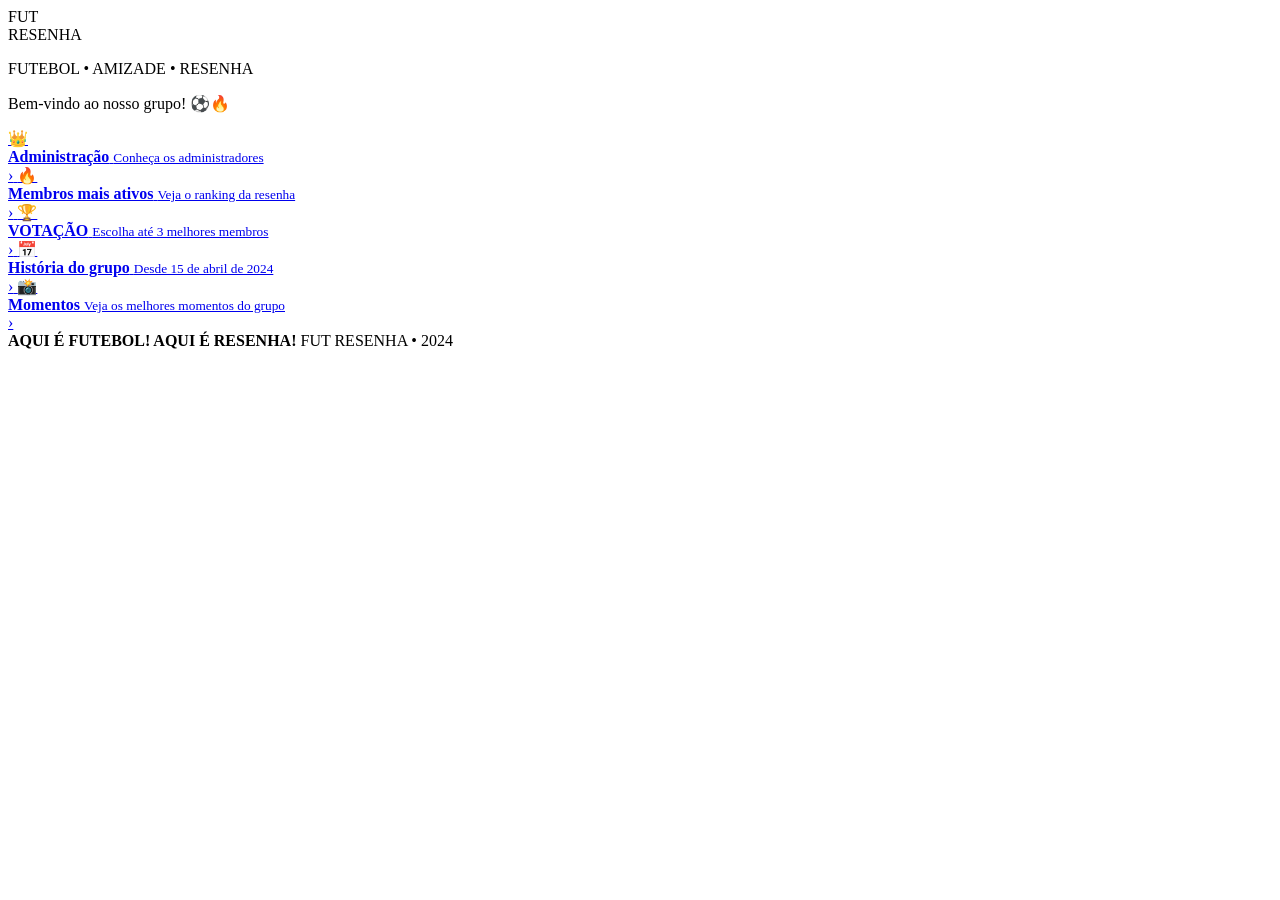
==== index.html @ e92a6cb1 "Fix missing newline at end of index.html Add a newline at the end of the HTML file." ====
<!DOCTYPE html><html lang="pt-BR">
<head>
  <meta charset="UTF-8">
  <meta name="viewport" content="width=device-width, initial-scale=1.0">
  <title>FUT RESENHA</title>
  <link rel="stylesheet" href="style.css">
</head><body>  <div class="fut-page"><header class="hero">
  <div class="logo-area">
    <div class="logo-placeholder">
      FUT<br>RESENHA
    </div>
  </div>

  <p class="subtitle">FUTEBOL • AMIZADE • RESENHA</p>
  <p class="welcome">Bem-vindo ao nosso grupo! ⚽🔥</p>
</header>

<main class="menu">

  <a class="menu-card admin" href="administracao.html">
    <span class="icon">👑</span>
    <div>
      <strong>Administração</strong>
      <small>Conheça os administradores</small>
    </div>
    <span class="arrow">›</span>
  </a>

  <a class="menu-card active" href="ativos.html">
    <span class="icon">🔥</span>
    <div>
      <strong>Membros mais ativos</strong>
      <small>Veja o ranking da resenha</small>
    </div>
    <span class="arrow">›</span>
  </a>

  <a class="menu-card voting" href="votacao.html">
    <span class="icon">🏆</span>
    <div>
      <strong>VOTAÇÃO</strong>
      <small>Escolha até 3 melhores membros</small>
    </div>
    <span class="arrow">›</span>
  </a>

  <a class="menu-card history" href="historia.html">
    <span class="icon">📅</span>
    <div>
      <strong>História do grupo</strong>
      <small>Desde 15 de abril de 2024</small>
    </div>
    <span class="arrow">›</span>
  </a>

  <a class="menu-card moments" href="momentos.html">
    <span class="icon">📸</span>
    <div>
      <strong>Momentos</strong>
      <small>Veja os melhores momentos do grupo</small>
    </div>
    <span class="arrow">›</span>
  </a>

</main>

<footer>
  <strong>AQUI É FUTEBOL! AQUI É RESENHA!</strong>
  <span>FUT RESENHA • 2024</span>
</footer>

  </div></body>
</html>
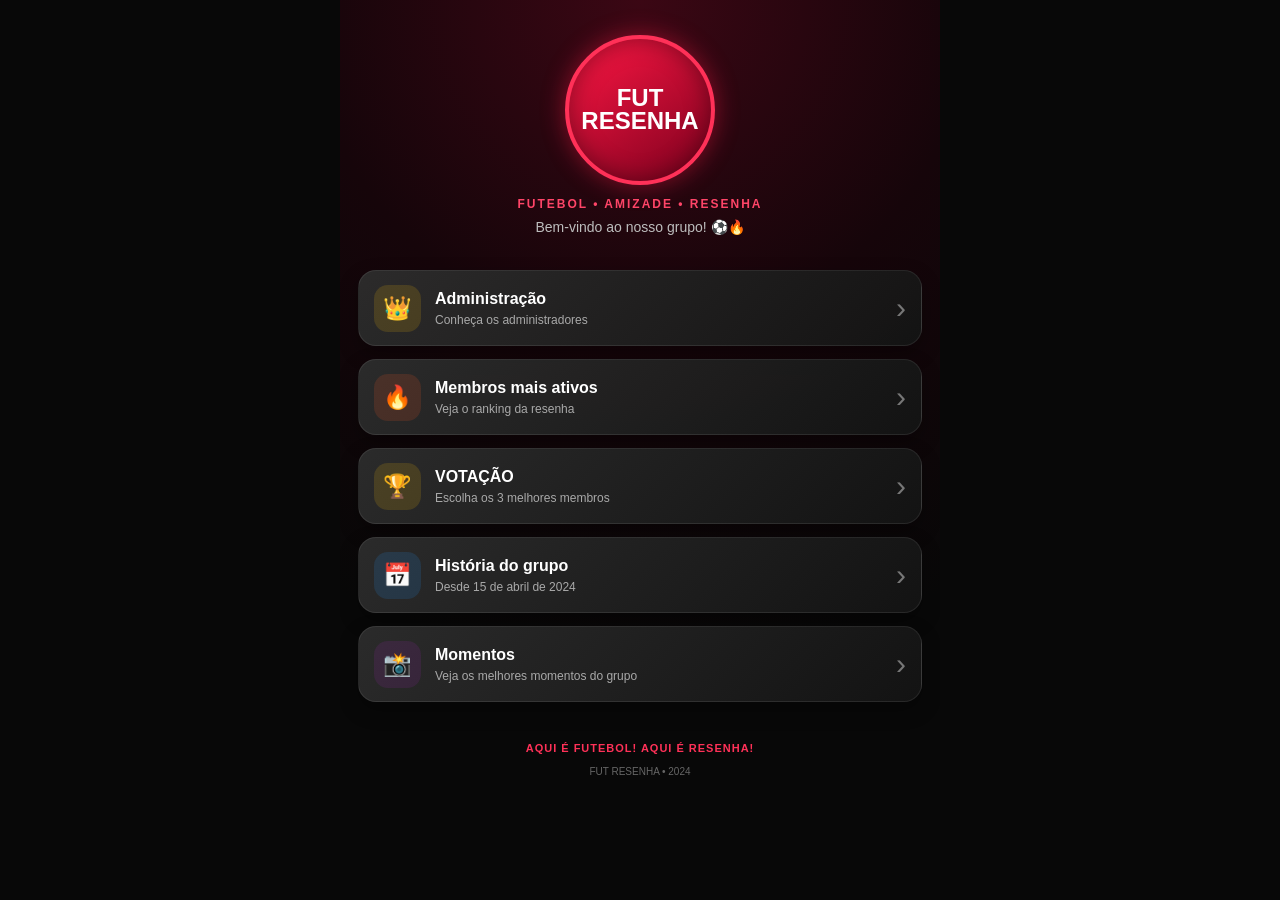
==== commit 01a3bbb5: "Update voting link and text in index.html" ====
--- a/index.html
+++ b/index.html
@@ -35,11 +35,16 @@
     <span class="arrow">›</span>
   </a>
 
-  <a class="menu-card voting" href="votacao.html">
+  <a
+    class="menu-card voting"
+    href="https://docs.google.com/forms/d/e/1FAIpQLSfeVWWFdoKGb5j1BT060ZwXlwQJOsMhaYoPtxOzcRHyYe3UgA/viewform?usp=dialog"
+    target="_blank"
+    rel="noopener noreferrer"
+  >
     <span class="icon">🏆</span>
     <div>
       <strong>VOTAÇÃO</strong>
-      <small>Escolha até 3 melhores membros</small>
+      <small>Escolha os 3 melhores membros</small>
     </div>
     <span class="arrow">›</span>
   </a>
@@ -71,4 +76,3 @@
 
   </div></body>
 </html>
- 
--- a/style.css
+++ b/style.css
@@ -0,0 +1,214 @@
+* {
+  box-sizing: border-box;
+}
+
+body {
+  margin: 0;
+  padding: 0;
+  background: #080808;
+  color: #ffffff;
+  font-family: Arial, Helvetica, sans-serif;
+}
+
+.fut-page {
+  min-height: 100vh;
+  width: 100%;
+  max-width: 600px;
+  margin: 0 auto;
+  overflow: hidden;
+  background:
+    radial-gradient(circle at 50% 0%, #3b0714 0%, #16050a 35%, #080808 70%);
+}
+
+/* TOPO */
+
+.hero {
+  text-align: center;
+  padding: 35px 20px 25px;
+}
+
+.logo-area {
+  display: flex;
+  justify-content: center;
+  align-items: center;
+  margin-bottom: 12px;
+}
+
+.logo-placeholder {
+  width: 150px;
+  height: 150px;
+  border-radius: 50%;
+  display: flex;
+  justify-content: center;
+  align-items: center;
+  text-align: center;
+
+  font-size: 24px;
+  font-weight: 900;
+  line-height: 0.95;
+
+  background: linear-gradient(145deg, #ff1744, #7a001d);
+  border: 4px solid #ff3158;
+  box-shadow:
+    0 0 25px rgba(255, 23, 68, 0.45),
+    inset 0 0 25px rgba(0, 0, 0, 0.4);
+}
+
+.subtitle {
+  margin: 12px 0 5px;
+  font-size: 12px;
+  font-weight: 800;
+  letter-spacing: 2px;
+  color: #ff4568;
+}
+
+.welcome {
+  margin: 8px 0 0;
+  font-size: 14px;
+  color: #bdbdbd;
+}
+
+/* BOTÕES */
+
+.menu {
+  display: flex;
+  flex-direction: column;
+  gap: 13px;
+  padding: 10px 18px 25px;
+}
+
+.menu-card {
+  min-height: 76px;
+  display: flex;
+  align-items: center;
+  gap: 14px;
+
+  padding: 13px 15px;
+
+  text-decoration: none;
+  color: #ffffff;
+
+  border-radius: 18px;
+  border: 1px solid rgba(255,255,255,0.08);
+
+  background: linear-gradient(
+    135deg,
+    rgba(45,45,45,0.95),
+    rgba(20,20,20,0.95)
+  );
+
+  box-shadow: 0 8px 20px rgba(0,0,0,0.3);
+
+  transition: transform 0.15s ease, border-color 0.15s ease;
+}
+
+.menu-card:active {
+  transform: scale(0.97);
+}
+
+.menu-card:hover {
+  border-color: rgba(255,255,255,0.2);
+}
+
+.icon {
+  width: 47px;
+  height: 47px;
+  flex-shrink: 0;
+
+  display: flex;
+  justify-content: center;
+  align-items: center;
+
+  border-radius: 14px;
+
+  font-size: 23px;
+
+  background: rgba(255,255,255,0.08);
+}
+
+.menu-card div {
+  flex: 1;
+}
+
+.menu-card strong {
+  display: block;
+  font-size: 16px;
+  margin-bottom: 5px;
+}
+
+.menu-card small {
+  display: block;
+  font-size: 12px;
+  color: #a9a9a9;
+}
+
+.arrow {
+  font-size: 30px;
+  color: #777;
+}
+
+/* CORES DOS CARDS */
+
+.admin .icon {
+  background: rgba(255, 193, 7, 0.15);
+}
+
+.active .icon {
+  background: rgba(255, 87, 34, 0.15);
+}
+
+.voting .icon {
+  background: rgba(255, 193, 7, 0.15);
+}
+
+.history .icon {
+  background: rgba(33, 150, 243, 0.15);
+}
+
+.moments .icon {
+  background: rgba(156, 39, 176, 0.15);
+}
+
+/* RODAPÉ */
+
+footer {
+  text-align: center;
+  padding: 15px 20px 30px;
+}
+
+footer strong {
+  display: block;
+  font-size: 11px;
+  letter-spacing: 1px;
+  color: #ff3158;
+  margin-bottom: 7px;
+}
+
+footer span {
+  font-size: 10px;
+  color: #666;
+}
+
+/* TELAS MUITO PEQUENAS */
+
+@media (max-width: 360px) {
+
+  .hero {
+    padding-top: 25px;
+  }
+
+  .logo-placeholder {
+    width: 125px;
+    height: 125px;
+    font-size: 20px;
+  }
+
+  .menu {
+    padding-left: 12px;
+    padding-right: 12px;
+  }
+
+  .menu-card strong {
+    font-size: 14px;
+  }
+}
